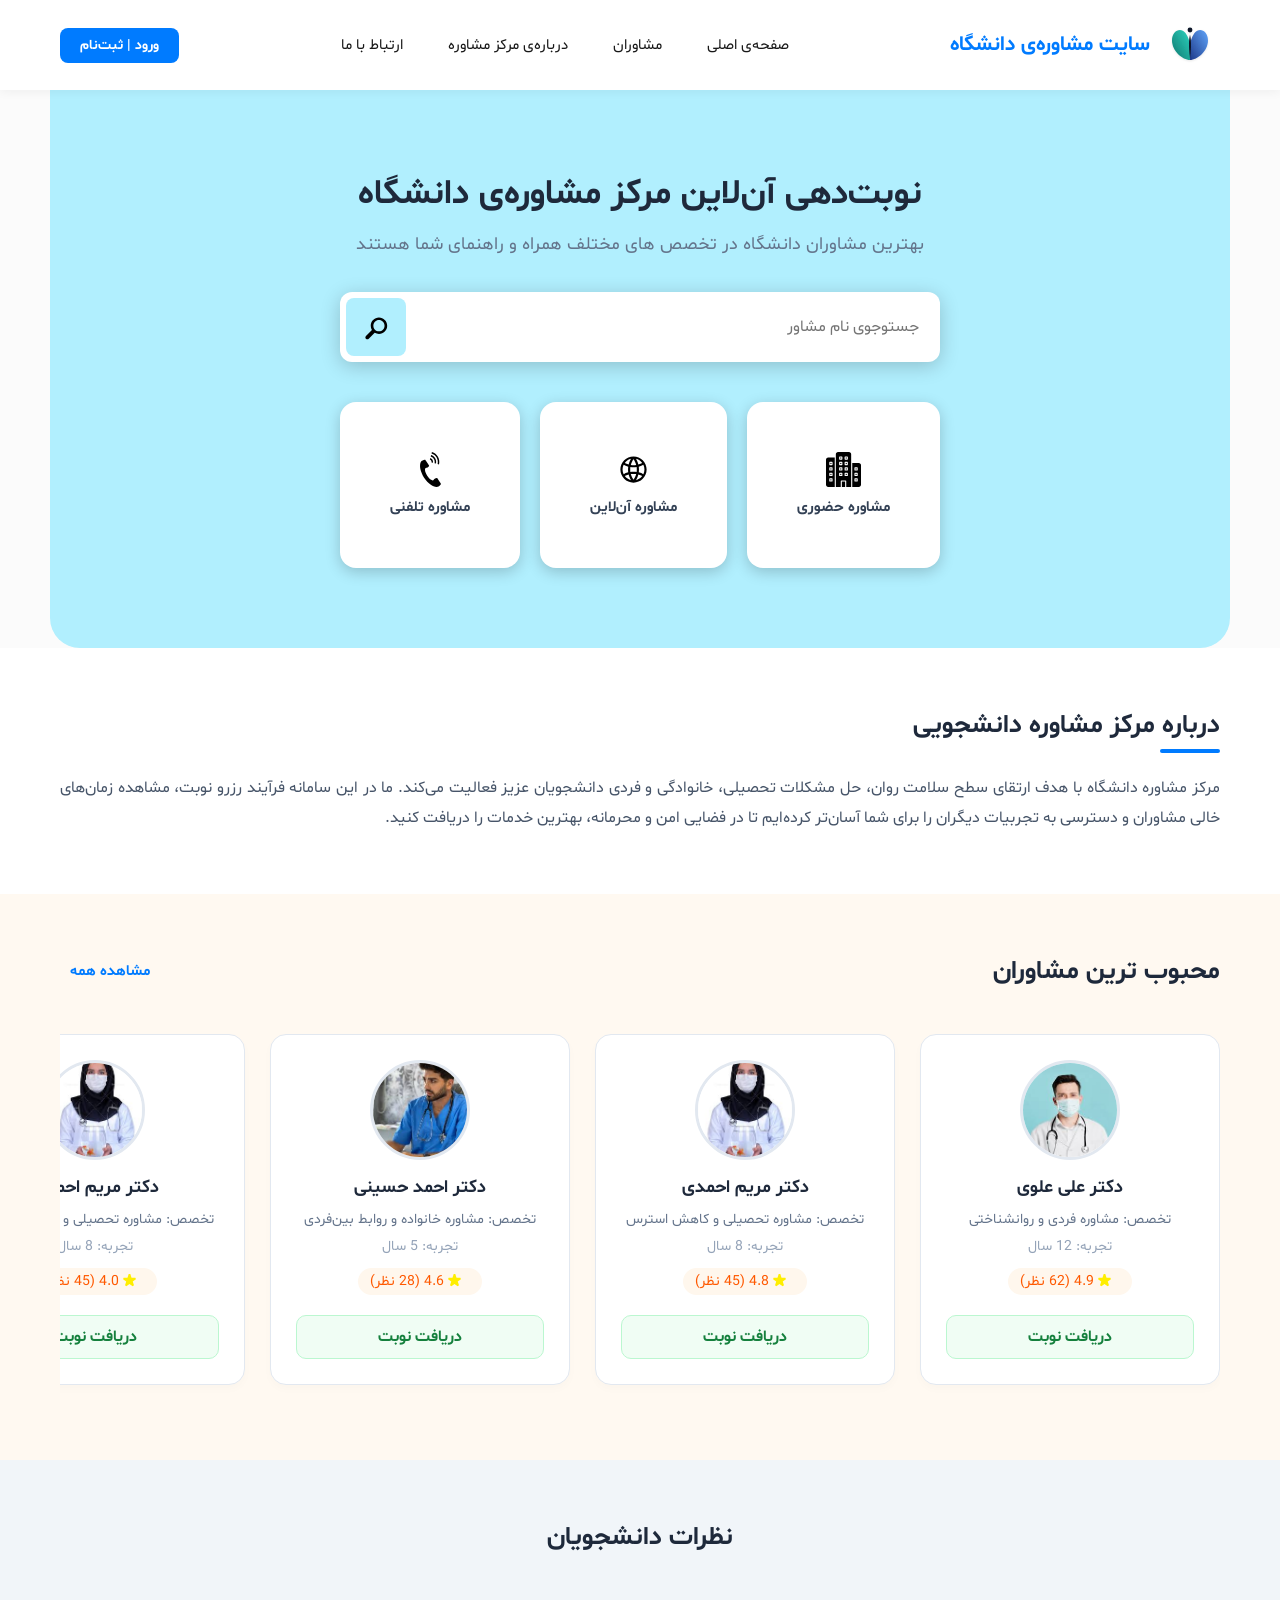
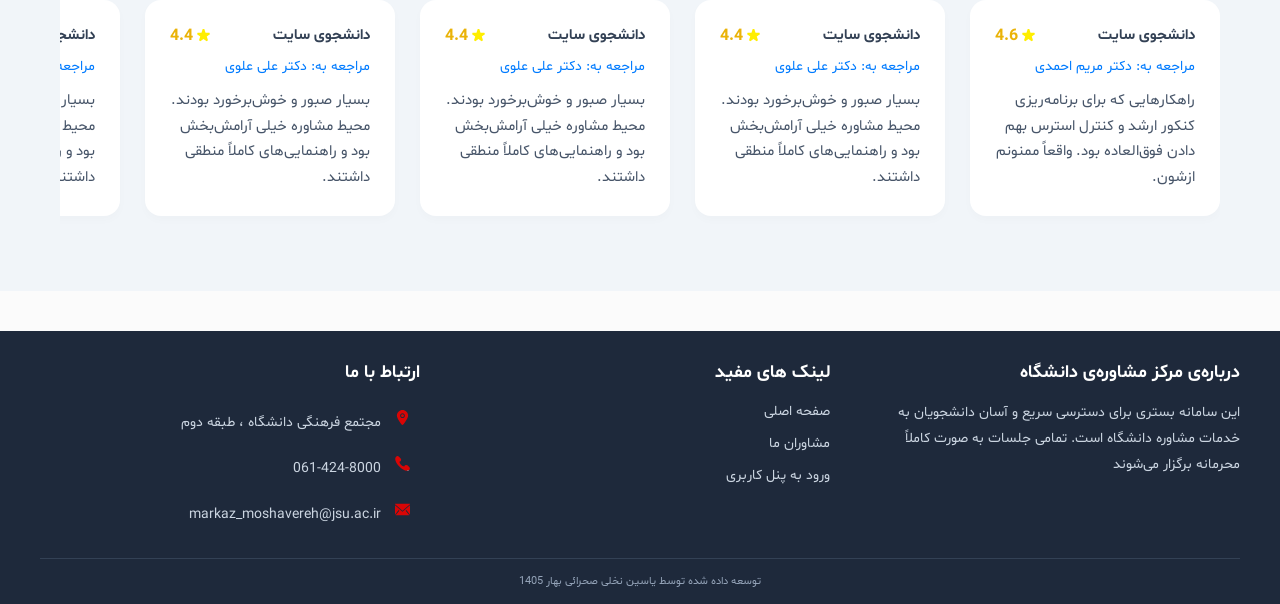
==== HTML/index.html @ 1abebe17 "feat: init frontend structure and counseling portal layout" ====
<!doctype html>
<html lang="fa" dir="rtl">
  <head>
    <meta charset="UTF-8" />
    <meta name="viewport" content="width=device-width, initial-scale=1.0" />
    <title>مرکز مشاوره دانشگاه</title>
    <link rel="stylesheet" href="../CSS/style.css" />
    <link rel="stylesheet" href="../CSS/home.css" />
  </head>

  <body id="logged-in">

    <header>
      <div class="nav-container">
        <div class="nav-logo-brand">
          <img src="../ASSETS/IMAGE/logo.svg" alt="لوگوی سایت مشاوره" />
          <span>سایت مشاوره‌ی دانشگاه</span>
        </div>
        <nav>
          <ul class="nav-menu">
            <li><a href="index.html" class="active">صفحه‌ی اصلی</a></li>
            <li><a href="moshaveran.html">مشاوران</a></li>
            <li><a href="about.html">درباره‌ی مرکز مشاوره</a></li>
            <li><a href="#contact_us">ارتباط با ما</a></li>
          </ul>
        </nav>
        <div>
          <a href="login.html" class="nav-auth-btn guest-element">ورود | ثبت‌نام</a>
          <a href="profile_student.html" class="nav-profile-btn user-element"><span class="icon-person">.</span> پروفایل من</a>
        </div>
      </div>
    </header>

    <!---------------------------------------------------------------------------------------------->

    <main>
      <section class="hero-section">
        <div class="hero-container">
          <h1>نوبت‌دهی آن‌لاین مرکز مشاوره‌ی دانشگاه</h1>
          <p>
            بهترین مشاوران دانشگاه در تخصص های مختلف همراه و راهنمای شما هستند
          </p>
          <div class="search-box">
            <input type="text" placeholder="جستوجوی نام مشاور" />
            <button type="button"><span class="icon-magnify"></span></button>
          </div>

          <div class="consulation-types">
            <a href="moshaveran.html?type=presence" class="type-card">
              <span class="icon-building"></span>
              <span>مشاوره حضوری</span>
            </a>

            <a href="moshaveran.html?type=online" class="type-card">
              <span class="icon-web"></span>
              <span>مشاوره آن‌لاین</span>
            </a>

            <a href="moshaveran.html?type=oncall" class="type-card">
              <span class="icon-telephone2"></span>
              <span>مشاوره تلفنی</span>
            </a>
          </div>
        </div>
      </section>

      <section id="about" class="about-section">
        <div class="global-container">
          <h2>درباره مرکز مشاوره دانشجویی</h2>
          <div class="about-content">
            <p>
              مرکز مشاوره دانشگاه با هدف ارتقای سطح سلامت روان، حل مشکلات
              تحصیلی، خانوادگی و فردی دانشجویان عزیز فعالیت می‌کند. ما در این
              سامانه فرآیند رزرو نوبت، مشاهده زمان‌های خالی مشاوران و دسترسی به
              تجربیات دیگران را برای شما آسان‌تر کرده‌ایم تا در فضایی امن و
              محرمانه، بهترین خدمات را دریافت کنید.
            </p>
          </div>
        </div>
      </section>

      <section class="popular-consultants">
        <div class="global-container">
          <div class="section-header">
            <h2>محبوب ترین مشاوران</h2>
            <a href="moshaveran.html" class="see-all-link">مشاهده همه</a>
          </div>
          <div class="consultant-grid">
            <article class="consultant-card">
              <img
                src="../ASSETS/IMAGE/download (1).jpg"
                alt="دکتر علی علوی"
                class="consultant-img"
              />
              <h3 class="consultant-name">دکتر علی علوی</h3>
              <p class="consultant-specialty">تخصص: مشاوره فردی و روانشناختی</p>
              <p class="consultant-exp">تجربه: 12 سال</p>
              <div class="consultant-rating">
                <span class="icon-star"></span> 4.9 (62 نظر)
              </div>
              <a href="profile_moshaveran.html" class="book-btn">دریافت نوبت</a>
            </article>

            <article class="consultant-card">
              <img
                src="../ASSETS/IMAGE/download (2).jpg"
                alt="دکتر مریم احمدی"
                class="consultant-img"
              />
              <h3 class="consultant-name">دکتر مریم احمدی</h3>
              <p class="consultant-specialty">
                تخصص: مشاوره تحصیلی و کاهش استرس
              </p>
              <p class="consultant-exp">تجربه: 8 سال</p>
              <div class="consultant-rating">
                <span class="icon-star"></span> 4.8 (45 نظر)
              </div>
              <a href="profile_moshaveran.html" class="book-btn">دریافت نوبت</a>
            </article>

            <article class="consultant-card">
              <img
                src="../ASSETS/IMAGE/download (3).jpg"
                alt="دکتر احمد حسینی"
                class="consultant-img"
              />
              <h3 class="consultant-name">دکتر احمد حسینی</h3>
              <p class="consultant-specialty">
                تخصص: مشاوره خانواده و روابط بین‌فردی
              </p>
              <p class="consultant-exp">تجربه: 5 سال</p>
              <div class="consultant-rating">
                <span class="icon-star"></span> 4.6 (28 نظر)
              </div>
              <a href="profile_moshaveran.html" class="book-btn">دریافت نوبت</a>
            </article>

            <article class="consultant-card">
              <img
                src="../ASSETS/IMAGE/download (2).jpg"
                alt="دکتر مریم احمدی"
                class="consultant-img"
              />
              <h3 class="consultant-name">دکتر مریم احمدی</h3>
              <p class="consultant-specialty">
                تخصص: مشاوره تحصیلی و کاهش استرس
              </p>
              <p class="consultant-exp">تجربه: 8 سال</p>
              <div class="consultant-rating">
                <span class="icon-star"></span> 4.0 (45 نظر)
              </div>
              <a href="profile_moshaveran.html" class="book-btn">دریافت نوبت</a>
            </article>
          </div>
        </div>
      </section>
      <!---------------------------------------------------------------------------------------------->

      <section class="reviews-section">
        <div class="global-container">
          <h2>نظرات دانشجویان</h2>
          <div class="reviews-grid">
            <div class="review-card">
              <div class="review-header">
                <span class="user-name">دانشجوی سایت</span>
                <span class="user-rating">
                  <span class="icon-star"></span> 4.6</span
                >
              </div>
              <p class="review-target">مراجعه به: دکتر مریم احمدی</p>
              <p class="review-text">
                راهکارهایی که برای برنامه‌ریزی کنکور ارشد و کنترل استرس بهم دادن
                فوق‌العاده بود. واقعاً ممنونم ازشون.
              </p>
            </div>

            <div class="review-card">
              <div class="review-header">
                <span class="user-name">دانشجوی سایت</span>
                <span class="user-rating">
                  <span class="icon-star"></span> 4.4</span
                >
              </div>
              <p class="review-target">مراجعه به: دکتر علی علوی</p>
              <p class="review-text">
                بسیار صبور و خوش‌برخورد بودند. محیط مشاوره خیلی آرامش‌بخش بود و
                راهنمایی‌های کاملاً منطقی داشتند.
              </p>
            </div>

            <div class="review-card">
              <div class="review-header">
                <span class="user-name">دانشجوی سایت</span>
                <span class="user-rating">
                  <span class="icon-star"></span> 4.4</span
                >
              </div>
              <p class="review-target">مراجعه به: دکتر علی علوی</p>
              <p class="review-text">
                بسیار صبور و خوش‌برخورد بودند. محیط مشاوره خیلی آرامش‌بخش بود و
                راهنمایی‌های کاملاً منطقی داشتند.
              </p>
            </div>

            <div class="review-card">
              <div class="review-header">
                <span class="user-name">دانشجوی سایت</span>
                <span class="user-rating">
                  <span class="icon-star"></span> 4.4</span
                >
              </div>
              <p class="review-target">مراجعه به: دکتر علی علوی</p>
              <p class="review-text">
                بسیار صبور و خوش‌برخورد بودند. محیط مشاوره خیلی آرامش‌بخش بود و
                راهنمایی‌های کاملاً منطقی داشتند.
              </p>
            </div>

            <div class="review-card">
              <div class="review-header">
                <span class="user-name">دانشجوی سایت</span>
                <span class="user-rating">
                  <span class="icon-star"></span> 4.4</span
                >
              </div>
              <p class="review-target">مراجعه به: دکتر علی علوی</p>
              <p class="review-text">
                بسیار صبور و خوش‌برخورد بودند. محیط مشاوره خیلی آرامش‌بخش بود و
                راهنمایی‌های کاملاً منطقی داشتند.
              </p>
            </div>
          </div>
        </div>
      </section>
    </main>

    <!---------------------------------------------------------------------------------------------->

    <footer id="contact_us">
      <div class="footer-container">
        <div class="footer-section">
          <h3>درباره‌ی مرکز مشاوره‌ی دانشگاه</h3>
          <p>
            این سامانه بستری برای دسترسی سریع و آسان دانشجویان به خدمات مشاوره
            دانشگاه است. تمامی جلسات به صورت کاملاً محرمانه برگزار می‌شوند
          </p>
        </div>
        <div class="footer-section">
          <h3>لینک های مفید</h3>
          <ul class="footer-links">
            <li><a href="index.html">صفحه اصلی</a></li>
            <li><a href="moshaveran.html">مشاوران ما</a></li>
            <li><a href="login.html">ورود به پنل کاربری</a></li>
          </ul>
        </div>
        <div class="footer-section">
          <h3>ارتباط با ما</h3>
          <p>
            <span class="icon-location">.</span> مجتمع فرهنگی دانشگاه ، طبقه دوم
          </p>
          <p><span class="icon-telephone">.</span> 061-424-8000</p>
          <p><span class="icon-email">.</span> markaz_moshavereh@jsu.ac.ir</p>
        </div>
      </div>
      <div class="footer-bottom">
        <p>توسعه داده شده توسط یاسین نخلی صحرائی بهار 1405</p>
      </div>
    </footer>
  </body>
</html>
<!-- t.me/DarkWinter_83  -->
---- CSS/style.css ----
/*font*/
@font-face {
  font-family: "Shabnam";
  src: url(../ASSETS/FONT/Shabnam.woff2) format(woff2);
  font-weight: normal;
  font-style: normal;
}

@font-face {
  font-family: "Shabnam";
  src: url(../ASSETS/FONT/Shabnam-Bold.woff2) format(woff2);
  font-weight: bold;
  font-style: normal;
}
/*reset*/
* {
  margin: 0;
  padding: 0;
  box-sizing: border-box;
  font-family: "Shabnam", sans-serif;
}

body {
  direction: rtl;
  text-align: right;
  background-color: rgb(251, 251, 251);
  color: rgb(24, 24, 24);
  display: flex;
  flex-direction: column;
  min-height: 100vh;
}

main {
  flex: 1;
}

a {
  text-align: none;
  color: inherit;
}

ul {
  list-style: none;
}
/*header*/
header {
  background-color: #ffffff;
  box-shadow: 0 2px 10px rgba(0, 0, 0, 0.05);
  position: sticky;
  top: 0;
  z-index: 1000;
  
}

.nav-container {
  max-width: 1200px;
  margin: 0 auto;
  padding: 15px 20px;
  display: flex;
  justify-content: space-between;
  align-items: center;
}

.nav-logo-brand {
  display: flex;
  align-items: center;
  gap: 10px;
}

.nav-logo-brand img {
  height: 60px;
}

.nav-logo-brand span {
  font-weight: bold;
  font-size: 1.3rem;
  color: #007bff;
}

.nav-menu {
  display: flex;
  align-items: center;
  gap: 25px;
}

.nav-menu a {
  font-size: 0.95rem;
  transition: color 0.3s;
  border-radius: 8px;
  padding: 8px 10px;
  text-decoration: none;
  transition: all 0.3s ease-in-out;
  align-items: center;
  display: inline;
  
}
.nav-menu span{
  color: #383838;
}
.nav-menu a:hover {
  color: #fff;
  background-color: #007bff;
  border-radius: 8px;
  padding: 8px 15px;
  font-size: 1rem;
  font-weight: bold;
}

.nav-auth-btn {
  background-color: #007bff;
  color: #fff;
  padding: 8px 20px;
  border-radius: 8px;
  font-weight: bold;
  font-size: 0.9rem;
  text-decoration: none;
  transition: background-color 0.3s;
}

.nav-auth-btn:hover {
  background-color: #0056b3;
}

.user-element {
    display: none;
}

.guest-element {
    display: inline-block;
}

:target .guest-element {
    display: none !important;
}

:target .user-element {
    display: inline-block !important;
}

.nav-profile-btn {
    background-color: #007bff;
    color: #fff;
    padding: 8px 15px;
    border-radius: 8px;
    text-decoration: none;
    font-weight: bold;
    font-size: 0.95rem;
    transition: all 0.2s ease;
}
.nav-profile-btn:hover {
  background-color: #0056b3;
}
/*footer*/

footer {
  background-color: #1e293b;
  color: #cbd5e1;
  padding: 30px 20px 15px 20px;
  margin-top: 40px;
}

.footer-container {
  max-width: 1200px;
  margin: 0 auto;
  display: flex;
  justify-content: space-between;
  flex-wrap: wrap;
  gap: 30px;
  border-bottom: 1px solid #334155;
  padding-bottom: 20px;
}

.footer-section {
  flex: 1px;
  min-width: 250px;
}

.footer-section h3 {
  color: #fff;
  margin-bottom: 15px;
  font-size: 1.1rem;
}

.footer-section p {
  font-size: 0.9rem;
  line-height: 1.8;
}

.footer-links li {
  margin-bottom: 10px;
}

.footer-links a {
  font-size: 0.9rem;
  transition: color 0.2s;
  text-decoration: none;
}

.footer-links a:hover {
  color: #fff;
}

.footer-bottom {
  text-align: center;
  padding-top: 15px;
  font-size: 0.7rem;
  color: #94a3b8;
}
/* icons */
.icon-location {
  display: inline-block;
  width: 15px;
  margin: 10px;

  mask-image: url("../ASSETS/ICON/location-svgrepo-com.svg");

  mask-size: contain;
  mask-repeat: no-repeat;

  background-color: #d90505;
}
.icon-email {
  display: inline-block;
  width: 15px;
  margin: 10px;

  mask-image: url("../ASSETS/ICON/email-svgrepo-com.svg");

  mask-size: contain;
  mask-repeat: no-repeat;

  background-color: #d90505;
}
.icon-telephone {
  display: inline-block;
  width: 15px;
  margin: 10px;
  mask-image: url("../ASSETS/ICON/telephone-receiver-svgrepo-com.svg");

  mask-size: contain;
  mask-repeat: no-repeat;

  background-color: #d90505;
}
.icon-person {
  display: inline-block;
  width: 18px;
  
  mask-image: url("../ASSETS/ICON/person-silhouette-svgrepo-com.svg");

  mask-size: contain;
  mask-repeat: no-repeat;

  background-color: #fff;
}

.icon-home {
  display: inline-block;
  width: 18px;
  height: 18px;
  mask-image: url("../ASSETS/ICON/home-svgrepo-com.svg");

  mask-size: contain;
  mask-repeat: no-repeat;

  background-color: #383838;
}
/* t.me/DarkWinter_83 */
---- CSS/home.css ----
.global-container {
  max-width: 1200px;
  margin: 0 auto;
  padding: 0 20px;
}

.hero-section {
  background-color: #b1effe;
  padding: 80px 20px;
  text-align: center;
  margin: 0 50px;
  border-bottom-left-radius: 30px;
  border-bottom-right-radius: 30px;
}

.hero-container h1 {
  font-size: 2.2rem;
  color: #1e293b;
  margin-bottom: 15px;
}

.hero-container p {
  font-size: 1.1rem;
  color: #64748b;
  margin-bottom: 35px;
}

.search-box {
  display: flex;
  max-width: 600px;
  height: 70px;
  margin: 0 auto 40px auto;
  background-color: #fff;
  padding: 6px;
  border-radius: 12px;
  box-shadow: 0 4px 20px rgba(0, 0, 0, 0.2);
}

.search-box input {
  flex: 1;
  border: none;
  padding: 12px 15px;
  font-size: 1rem;
  outline: none;
  background: transparent;
}

.search-box button {
  background-color: #b1effe;
  color: #fff;
  border: none;
  padding: 5px;
  border-radius: 8px;
  font-size: 1rem;
  font-weight: bold;
  cursor: pointer;
  transition: background-color 0.2s;
  align-items: center;
}

.search-box button:hover {
  background-color: #3894f7;
}

.consulation-types {
  display: flex;
  justify-content: center;
  gap: 20px;
  margin-top: 40px;
  width: 100%;
}

.type-card {
  background-color: #fff;
  padding: 50px;
  border-radius: 16px;
  text-decoration: none;
  box-shadow: 0 4px 15px rgba(0, 0, 0, 0.2);
  display: flex;
  flex-direction: column;
  align-items: center;
  gap: 10px;
  min-width: 160px;
  transition:
    transform 0.2s,
    box-shadow 0.2s;
  border: 1px solid f1f5f9;
  margin: 15px 85px;
  margin: 0;
}
.type-card:hover {
  transform: translateY(-5px);
  box-shadow: 0 8px 25px rgba(0, 77, 255, 0.1);
}
.type-card span {
  font-weight: bold;
  color: #334155;
  font-size: 0.95rem;
}

.type-icon {
  font-size: 2rem;
}

.about-section {
  padding: 60px 0;
  background-color: #ffffff;
}
.about-section h2 {
  font-size: 1.6rem;
  color: #1e293b;
  margin-bottom: 20px;
  position: relative;
  padding-bottom: 10px;
}

.about-section h2::after {
  content: "";
  position: absolute;
  bottom: 0;
  right: 0;
  width: 60px;
  height: 4px;
  background-color: #007bff;
  border-radius: 2px;
}
.about-content p {
  font-size: 1rem;
  color: #475569;
  line-height: 1.9;
  text-align: justify;
}

/* cards */

.popular-consultants {
  padding: 60px 0;
  background-color: #fff9f1;
}

.section-header {
  display: flex;
  justify-content: space-between;
  align-items: center;
  margin-bottom: 30px;
}

.section-header h2 {
  font-size: 1.6rem;
  color: #1e293b;
}

.see-all-link {
  color: #007bff;
  text-decoration: none;
  font-weight: bold;
  font-size: 0.95rem;
  padding-left: 10px;
}

.section-header a:hover {
  color: #ffffff;
  background-color: #007bff;
  border-radius: 8px;
  padding: 5px 10px;
}

.consultant-grid {
  display: flex;
  gap: 25px;
  justify-content: flex-start;
  overflow-x: auto;
  padding: 15px 15px;
  scroll-behavior: smooth;
  scroll-snap-type: x mandatory;
  -webkit-overflow-scrolling: touch;
}

.consultant-grid::-webkit-scrollbar {
  height: 6px;
}

.consultant-grid::-webkit-scrollbar-thumb {
  background-color: #cbd5e1;
  border-radius: 10px;
}

.consultant-card {
  background-color: #ffffff;
  border: 1px solid #e2e8f0;
  border-radius: 16px;
  padding: 25px;
  flex: 0 0 300px;
  scroll-snap-align: start;
  display: flex;
  flex-direction: column;
  align-items: center;
  text-align: center;
  box-shadow: 0 4px 10px rgba(0, 0, 0, 0.02);
  transition: box-shadow 0.3s;
}

.consultant-card:hover {
  transform: translateY(-5px);
  box-shadow: 0 10px 25px rgba(0, 0, 0, 0.08);
}
.consultant-img {
  width: 100px;
  height: 100px;
  border-radius: 50%;
  object-fit: cover;
  margin-bottom: 15px;
  border: 3px solid #e2e8f0;
}
.consultant-name {
  font-size: 1.15rem;
  color: #1e293b;
  margin-bottom: 10px;
}
.consultant-specialty {
  font-size: 0.9rem;
  color: #64748b;
  margin-bottom: 8px;
}
.consultant-exp {
  font-size: 0.85rem;
  color: #94a3b8;
  margin-bottom: 12px;
}
.consultant-rating {
  font-size: 0.9rem;
  color: #ff5900;
  margin-bottom: 20px;
  background-color: #fff7ed;
  padding: 4px 12px;
  border-radius: 20px;
}
.book-btn {
  display: block;
  width: 100%;
  background-color: #f0fdf4;
  color: #15803d;
  text-align: center;
  padding: 10px 0;
  border-radius: 10px;
  font-weight: bold;
  text-decoration: none;
  border: 1px solid #bbf7d0;
  transition: all 0.2s;
}
.book-btn:hover {
  background-color: #15803d;
  color: #ffffff;
}
/* coments */
.reviews-section {
  padding: 60px 0;
  background-color: #f1f5f9;
}

.reviews-section h2 {
  font-size: 1.6rem;
  color: #1e293b;
  margin-bottom: 30px;
  text-align: center;
}

.reviews-grid {
  display: flex;
  gap: 25px;
  overflow-x: auto;
  padding: 15px 15px;
  scroll-behavior: smooth;
  scroll-snap-type: x mandatory;
  -webkit-overflow-scrolling: touch;
}
.reviews-grid::-webkit-scrollbar {
  height: 6px;
}

.reviews-grid::-webkit-scrollbar-thumb {
  background-color: #cbd5e1;
  border-radius: 10px;
}
.review-card {
  background-color: #ffffff;
  border-radius: 16px;
  padding: 25px;
  flex: 0 0 250px;
  scroll-snap-align: start;
  box-shadow: 0 4px 10px rgba(0, 0, 0, 0.02);
}
.review-card:hover {
  transform: translateY(-5px);
  box-shadow: 0 8px 20px rgba(0, 0, 0, 0.06);
}
.review-header {
  display: flex;
  justify-content: space-between;
  margin-bottom: 10px;
}
.user-name {
  font-weight: bold;
  color: #334155;
  font-size: 0.95rem;
}
.user-rating {
  color: #eab308;
  font-weight: bold;
}
.review-target {
  font-size: 0.85rem;
  color: #007bff;
  margin-bottom: 12px;
  font-weight: 500;
}
.review-text {
  font-size: 0.95rem;
  color: #475569;
  line-height: 1.7;
}
/* icons */

.icon-building {
  display: inline-block;
  width: 35px;
  height: 35px;

  mask-image: url("../ASSETS/ICON/building-svgrepo-com.svg");
  vertical-align: middle;

  mask-size: contain;
  mask-repeat: no-repeat;

  background-color: #000000;
}

.icon-magnify {
  display: inline-block;
  width: 50px;
  height: 50px;
  mask-image: url("../ASSETS/ICON/magnify-svgrepo-com.svg");

  mask-size: contain;
  mask-repeat: no-repeat;

  background-color: #000000;
}
.icon-magnify:hover {
  background-color: #fff;
}
.icon-web {
  display: inline-block;
  width: 35px;
  height: 35px;
  mask-image: url("../ASSETS/ICON/web-svgrepo-com.svg");

  mask-size: contain;
  mask-repeat: no-repeat;
  vertical-align: middle;

  background-color: #000000;
}
.icon-telephone2 {
  display: inline-block;
  width: 35px;
  height: 35px;
  mask-image: url("../ASSETS/ICON/telephone-receiver-material-2-svgrepo-com.svg");

  mask-size: contain;
  mask-repeat: no-repeat;
  vertical-align: middle;

  background-color: #000000;
}
.icon-star {
  display: inline-block;
  width: 22px;
  height: 13px;
  mask-image: url("../ASSETS/ICON/star-svgrepo-com.svg");
  align-items: center;
  mask-size: contain;
  mask-repeat: no-repeat;
  vertical-align: middle;
  background-color: #ffee00;
}
/* t.me/DarkWinter_83 */
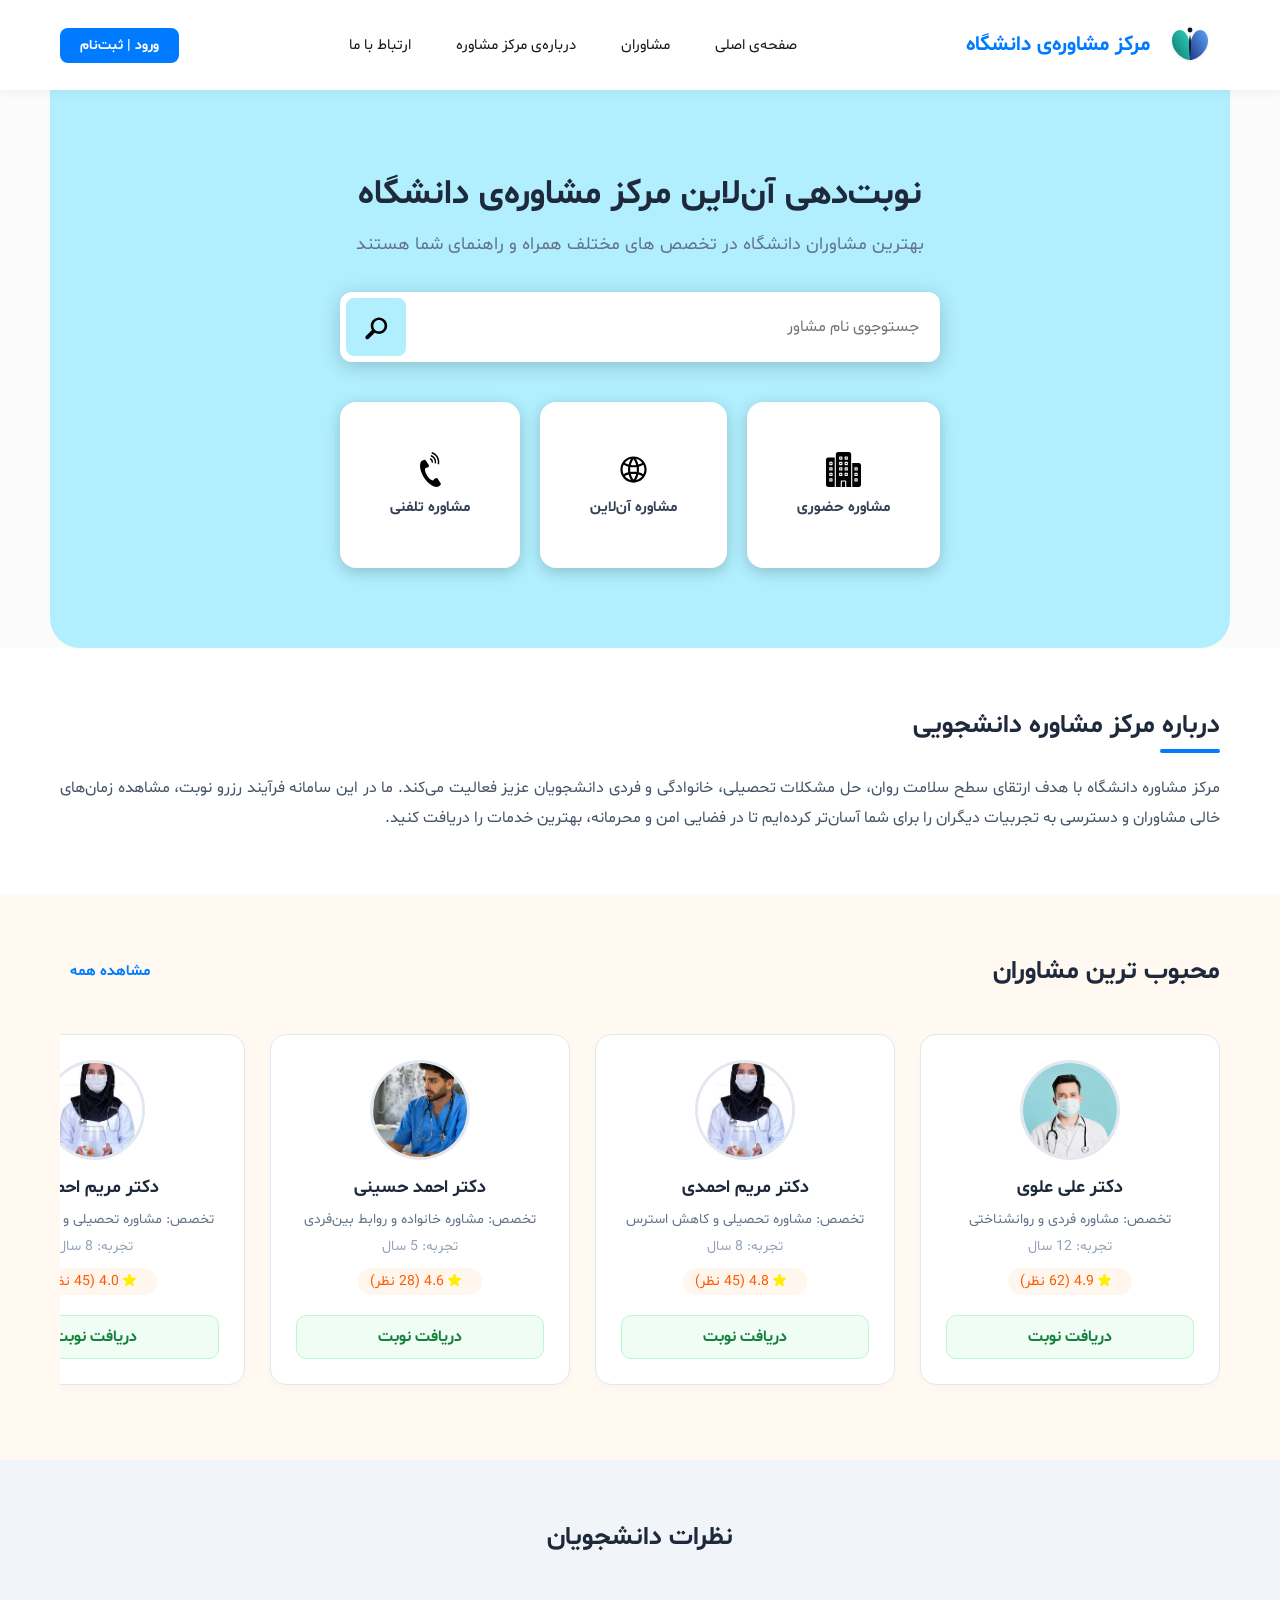
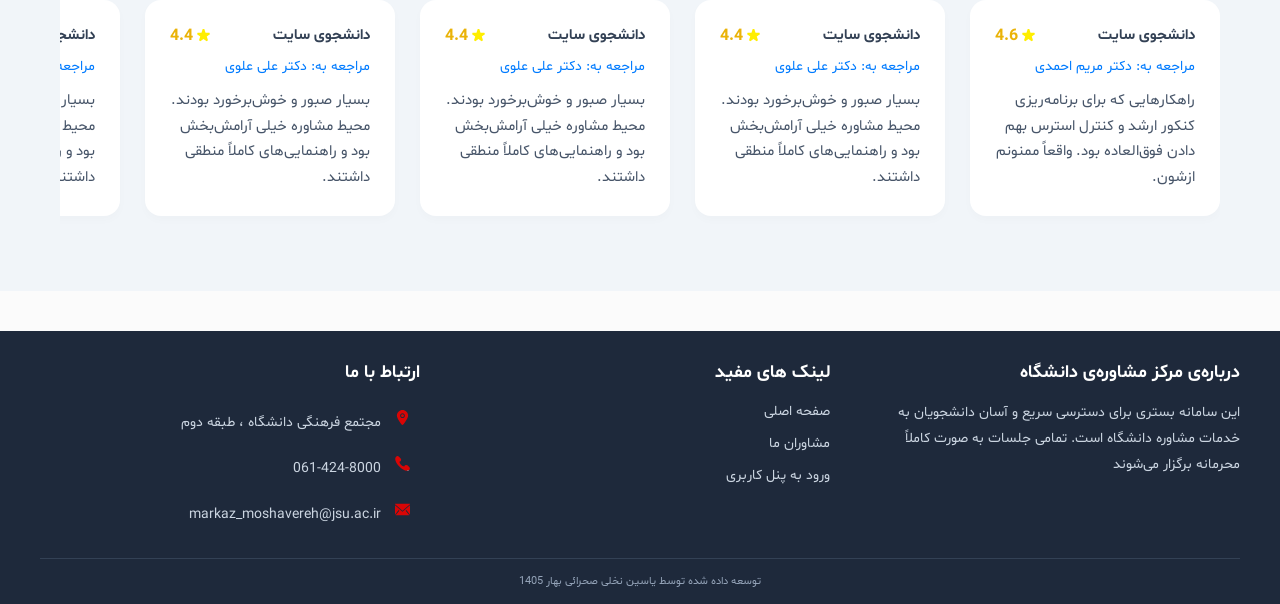
==== commit 9db21394: "added sudent profile page to this project" ====
--- a/HTML/index.html
+++ b/HTML/index.html
@@ -14,7 +14,7 @@
       <div class="nav-container">
         <div class="nav-logo-brand">
           <img src="../ASSETS/IMAGE/logo.svg" alt="لوگوی سایت مشاوره" />
-          <span>سایت مشاوره‌ی دانشگاه</span>
+          <span>مرکز مشاوره‌ی دانشگاه</span>
         </div>
         <nav>
           <ul class="nav-menu">
@@ -86,7 +86,7 @@
             <a href="moshaveran.html" class="see-all-link">مشاهده همه</a>
           </div>
           <div class="consultant-grid">
-            <article class="consultant-card">
+            <article class="consultant-card ">
               <img
                 src="../ASSETS/IMAGE/download (1).jpg"
                 alt="دکتر علی علوی"
@@ -268,4 +268,5 @@
     </footer>
   </body>
 </html>
-<!-- t.me/DarkWinter_83  -->+<!-- t.me/DarkWinter83  -->
+<!-- github.com/DarkWinter83 -->
--- a/CSS/style.css
+++ b/CSS/style.css
@@ -265,4 +265,5 @@
 
   background-color: #383838;
 }
-/* t.me/DarkWinter_83 */
+/* t.me/DarkWinter83 */
+/* github.com/DarkWinter83 */
--- a/CSS/home.css
+++ b/CSS/home.css
@@ -68,6 +68,7 @@
   gap: 20px;
   margin-top: 40px;
   width: 100%;
+  
 }
 
 .type-card {
@@ -197,7 +198,7 @@
   align-items: center;
   text-align: center;
   box-shadow: 0 4px 10px rgba(0, 0, 0, 0.02);
-  transition: box-shadow 0.3s;
+  transition: transform 0.3s ease, box-shadow 0.3s ease;
 }
 
 .consultant-card:hover {
@@ -289,6 +290,7 @@
   flex: 0 0 250px;
   scroll-snap-align: start;
   box-shadow: 0 4px 10px rgba(0, 0, 0, 0.02);
+  transition: transform 0.3s ease, box-shadow 0.3s ease;
 }
 .review-card:hover {
   transform: translateY(-5px);
@@ -384,4 +386,5 @@
   vertical-align: middle;
   background-color: #ffee00;
 }
-/* t.me/DarkWinter_83 */
+/* t.me/DarkWinter83 */
+/* github.com/DarkWinter83 */
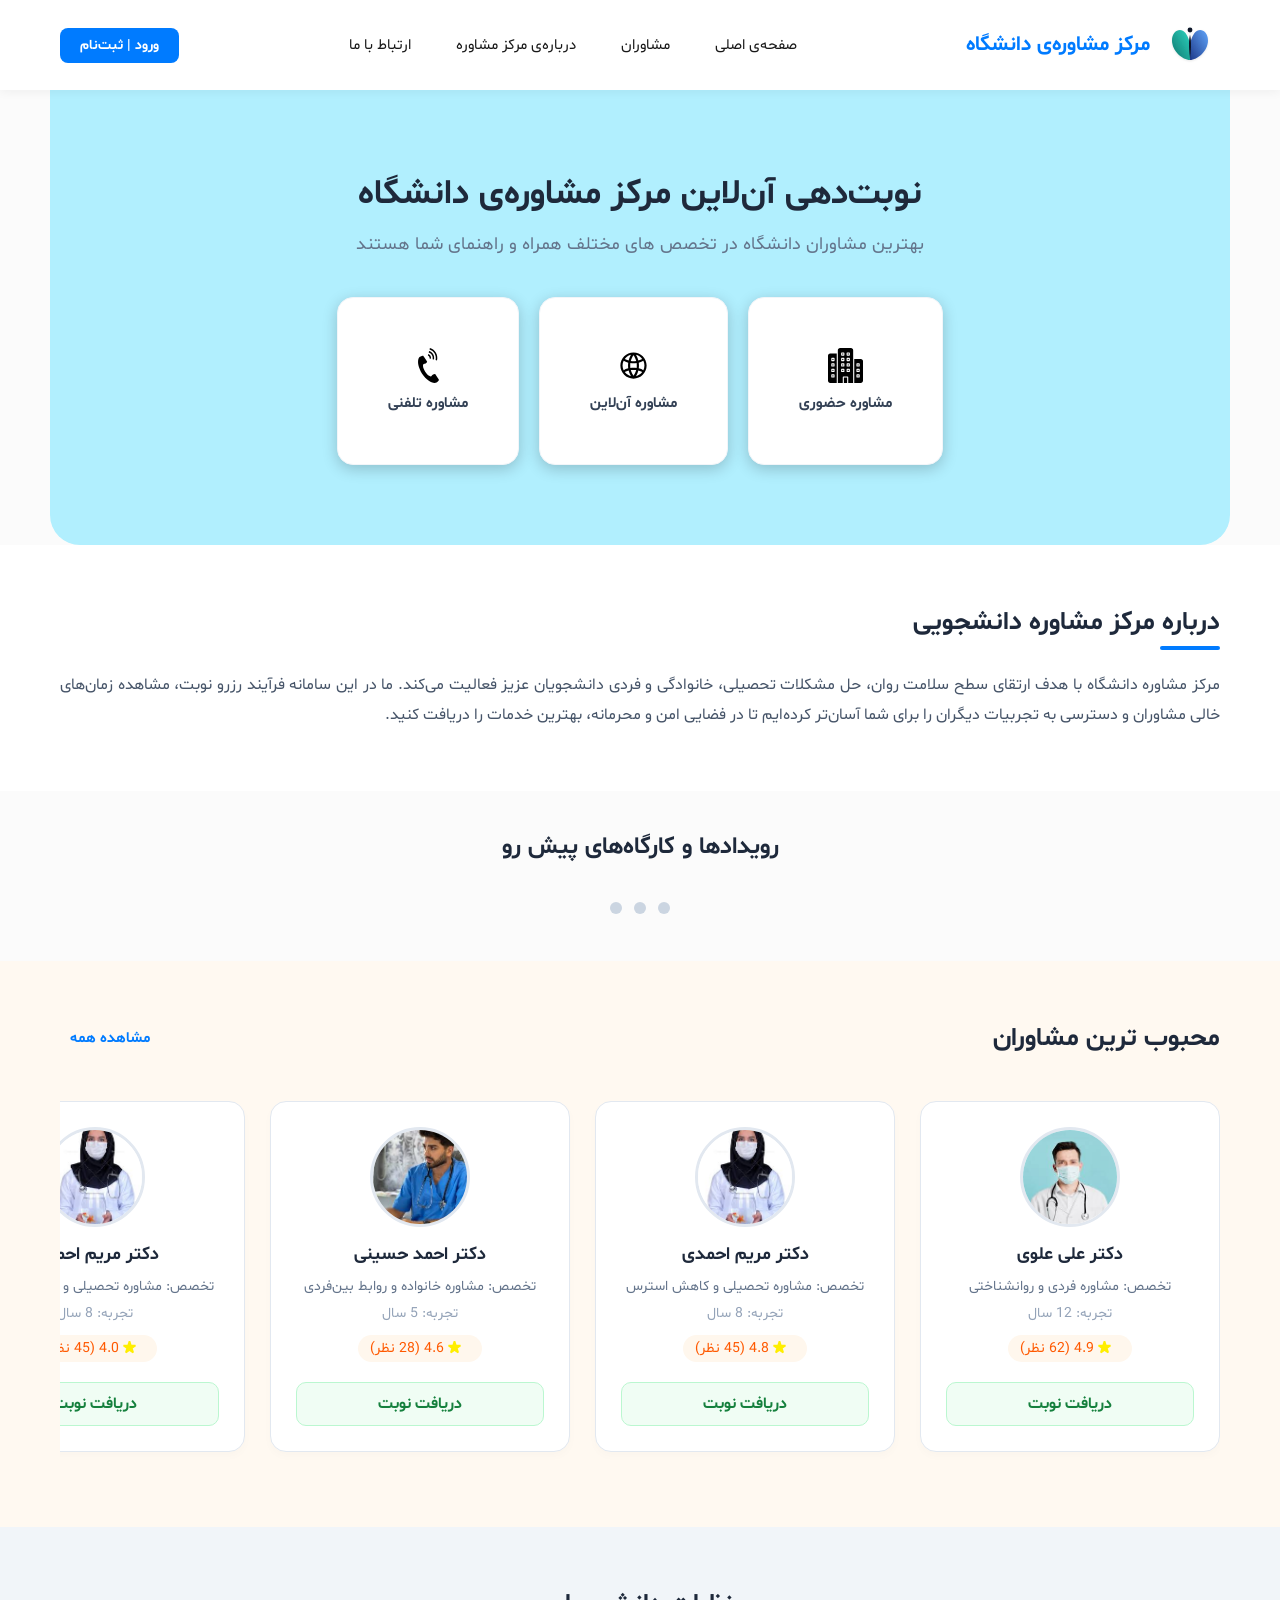
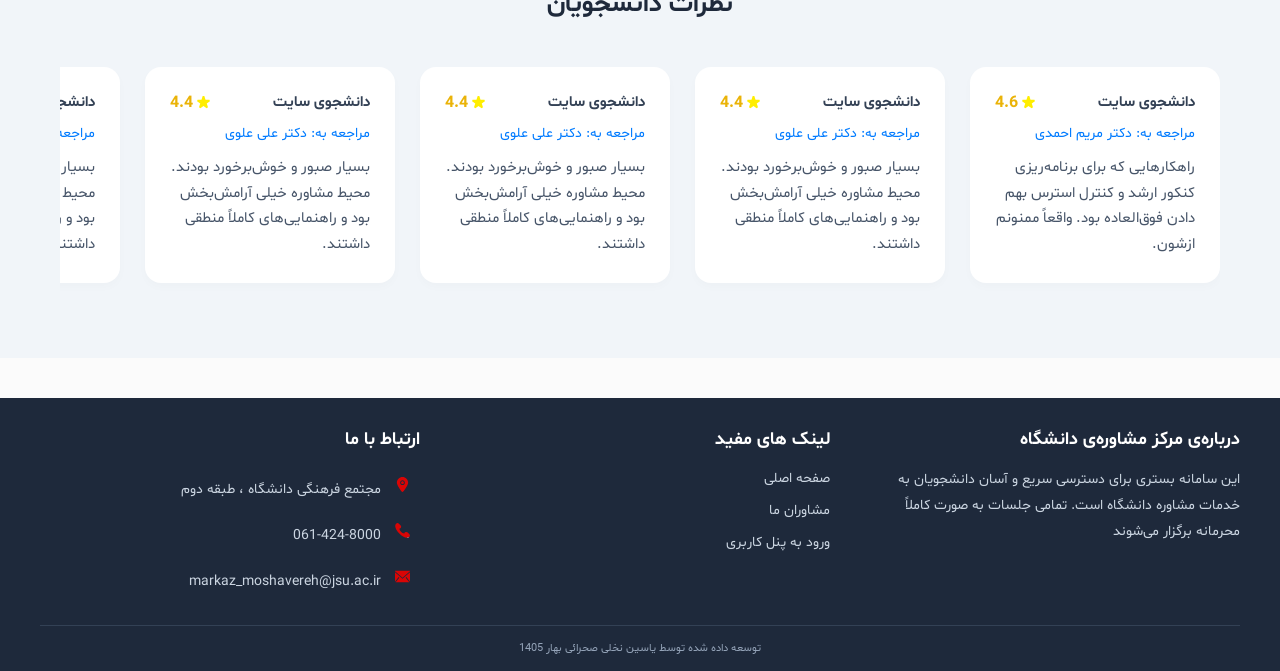
==== commit af82c9d0: "cleaning useless codes and elemnts in html files" ====
--- a/HTML/index.html
+++ b/HTML/index.html
@@ -9,7 +9,6 @@
   </head>
 
   <body id="logged-in">
-
     <header>
       <div class="nav-container">
         <div class="nav-logo-brand">
@@ -25,8 +24,12 @@
           </ul>
         </nav>
         <div>
-          <a href="login.html" class="nav-auth-btn guest-element">ورود | ثبت‌نام</a>
-          <a href="profile_student.html" class="nav-profile-btn user-element"><span class="icon-person">.</span> پروفایل من</a>
+          <a href="login.html" class="nav-auth-btn guest-element"
+            >ورود | ثبت‌نام</a
+          >
+          <a href="profile_student.html" class="nav-profile-btn user-element"
+            ><span class="icon-person">.</span> پروفایل من</a
+          >
         </div>
       </div>
     </header>
@@ -40,10 +43,6 @@
           <p>
             بهترین مشاوران دانشگاه در تخصص های مختلف همراه و راهنمای شما هستند
           </p>
-          <div class="search-box">
-            <input type="text" placeholder="جستوجوی نام مشاور" />
-            <button type="button"><span class="icon-magnify"></span></button>
-          </div>
 
           <div class="consulation-types">
             <a href="moshaveran.html?type=presence" class="type-card">
@@ -79,6 +78,54 @@
         </div>
       </section>
 
+      <section class="slider-section global-container">
+        <h2 class="section-title">رویدادها و کارگاه‌های پیش رو</h2>
+
+        <div class="slideshow-container">
+          <div class="mySlides fade">
+            <img
+              src="../ASSETS/IMAGE/img1.png"
+              alt="کارگاه مدیریت استرس شب امتحان"
+              class="slider-image"
+            />
+            <div class="slider-caption">
+              کارگاه کشوری مدیریت استرس و اضطراب شب امتحان
+            </div>
+          </div>
+
+          <div class="mySlides fade">
+            <img
+              src="../ASSETS/IMAGE/img2.png"
+              alt="همایش موفقیت تحصیلی"
+              class="slider-image"
+            />
+            <div class="slider-caption">
+              همایش بزرگ انگیزشی و تکنیک‌های موفقیت تحصیلی
+            </div>
+          </div>
+
+          <div class="mySlides fade">
+            <img
+              src="../ASSETS/IMAGE/img3.png"
+              alt="مشاوره پیش از ازدواج"
+              class="slider-image"
+            />
+            <div class="slider-caption">
+              دوره آموزشی مهارت‌های ارتباطی و مشاوره پیش از ازدواج
+            </div>
+          </div>
+
+          <a class="prev-slide" id="prevBtn">&#10094;</a>
+          <a class="next-slide" id="nextBtn">&#10095;</a>
+        </div>
+
+        <div class="slider-dots-container">
+          <span class="dot" data-slide="1"></span>
+          <span class="dot" data-slide="2"></span>
+          <span class="dot" data-slide="3"></span>
+        </div>
+      </section>
+
       <section class="popular-consultants">
         <div class="global-container">
           <div class="section-header">
@@ -86,7 +133,7 @@
             <a href="moshaveran.html" class="see-all-link">مشاهده همه</a>
           </div>
           <div class="consultant-grid">
-            <article class="consultant-card ">
+            <article class="consultant-card">
               <img
                 src="../ASSETS/IMAGE/download (1).jpg"
                 alt="دکتر علی علوی"
@@ -154,7 +201,6 @@
           </div>
         </div>
       </section>
-      <!---------------------------------------------------------------------------------------------->
 
       <section class="reviews-section">
         <div class="global-container">
@@ -266,7 +312,8 @@
         <p>توسعه داده شده توسط یاسین نخلی صحرائی بهار 1405</p>
       </div>
     </footer>
+    <script src="../JS/slider.js"></script>
   </body>
 </html>
 <!-- t.me/DarkWinter83  -->
-<!-- github.com/DarkWinter83 -->+<!-- github.com/DarkWinter83 -->
--- a/CSS/style.css
+++ b/CSS/style.css
@@ -1,4 +1,3 @@
-/*font*/
 @font-face {
   font-family: "Shabnam";
   src: url(../ASSETS/FONT/Shabnam.woff2) format(woff2);
@@ -12,7 +11,6 @@
   font-weight: bold;
   font-style: normal;
 }
-/*reset*/
 * {
   margin: 0;
   padding: 0;
@@ -42,7 +40,6 @@
 ul {
   list-style: none;
 }
-/*header*/
 header {
   background-color: #ffffff;
   box-shadow: 0 2px 10px rgba(0, 0, 0, 0.05);
@@ -150,7 +147,6 @@
 .nav-profile-btn:hover {
   background-color: #0056b3;
 }
-/*footer*/
 
 footer {
   background-color: #1e293b;
@@ -206,6 +202,24 @@
   font-size: 0.7rem;
   color: #94a3b8;
 }
+.nav-logout-btn {
+  display: inline-block;
+  background-color: #fee2e2; 
+  color: #dc2626; 
+  border: 1px solid #fca5a5;
+  padding: 8px 16px;
+  border-radius: 8px;
+  text-decoration: none;
+  font-weight: bold;
+  font-size: 0.9rem;
+  transition: all 0.2s ease;
+}
+
+.nav-logout-btn:hover {
+  background-color: #dc2626;
+  color: #ffffff;
+  border-color: #dc2626;
+}
 /* icons */
 .icon-location {
   display: inline-block;
@@ -265,5 +279,34 @@
 
   background-color: #383838;
 }
+@media (max-width: 768px) {
+  .nav-container {
+    flex-direction: column;
+    gap: 15px;
+    padding: 15px 20px;
+    height: auto; 
+  }
+
+  .nav-menu {
+    flex-wrap: wrap;
+    justify-content: center;
+    gap: 15px;
+  }
+
+  .nav-menu li a {
+    font-size: 0.85rem;
+    padding: 6px 10px;
+  }
+
+  .nav-logo-brand {
+    margin-bottom: 5px;
+  }
+
+  .nav-logout-btn {
+    width: 100%;
+    text-align: center;
+    padding: 10px;
+  }
+}
 /* t.me/DarkWinter83 */
 /* github.com/DarkWinter83 */
--- a/CSS/home.css
+++ b/CSS/home.css
@@ -25,50 +25,12 @@
   margin-bottom: 35px;
 }
 
-.search-box {
-  display: flex;
-  max-width: 600px;
-  height: 70px;
-  margin: 0 auto 40px auto;
-  background-color: #fff;
-  padding: 6px;
-  border-radius: 12px;
-  box-shadow: 0 4px 20px rgba(0, 0, 0, 0.2);
-}
-
-.search-box input {
-  flex: 1;
-  border: none;
-  padding: 12px 15px;
-  font-size: 1rem;
-  outline: none;
-  background: transparent;
-}
-
-.search-box button {
-  background-color: #b1effe;
-  color: #fff;
-  border: none;
-  padding: 5px;
-  border-radius: 8px;
-  font-size: 1rem;
-  font-weight: bold;
-  cursor: pointer;
-  transition: background-color 0.2s;
-  align-items: center;
-}
-
-.search-box button:hover {
-  background-color: #3894f7;
-}
-
 .consulation-types {
   display: flex;
   justify-content: center;
   gap: 20px;
   margin-top: 40px;
   width: 100%;
-  
 }
 
 .type-card {
@@ -82,17 +44,16 @@
   align-items: center;
   gap: 10px;
   min-width: 160px;
-  transition:
-    transform 0.2s,
-    box-shadow 0.2s;
-  border: 1px solid f1f5f9;
-  margin: 15px 85px;
+  transition: transform 0.2s, box-shadow 0.2s;
+  border: 1px solid #f1f5f9;
   margin: 0;
 }
+
 .type-card:hover {
   transform: translateY(-5px);
   box-shadow: 0 8px 25px rgba(0, 77, 255, 0.1);
 }
+
 .type-card span {
   font-weight: bold;
   color: #334155;
@@ -107,6 +68,7 @@
   padding: 60px 0;
   background-color: #ffffff;
 }
+
 .about-section h2 {
   font-size: 1.6rem;
   color: #1e293b;
@@ -125,14 +87,13 @@
   background-color: #007bff;
   border-radius: 2px;
 }
+
 .about-content p {
   font-size: 1rem;
   color: #475569;
   line-height: 1.9;
   text-align: justify;
 }
-
-/* cards */
 
 .popular-consultants {
   padding: 60px 0;
@@ -205,6 +166,7 @@
   transform: translateY(-5px);
   box-shadow: 0 10px 25px rgba(0, 0, 0, 0.08);
 }
+
 .consultant-img {
   width: 100px;
   height: 100px;
@@ -213,21 +175,25 @@
   margin-bottom: 15px;
   border: 3px solid #e2e8f0;
 }
+
 .consultant-name {
   font-size: 1.15rem;
   color: #1e293b;
   margin-bottom: 10px;
 }
+
 .consultant-specialty {
   font-size: 0.9rem;
   color: #64748b;
   margin-bottom: 8px;
 }
+
 .consultant-exp {
   font-size: 0.85rem;
   color: #94a3b8;
   margin-bottom: 12px;
 }
+
 .consultant-rating {
   font-size: 0.9rem;
   color: #ff5900;
@@ -236,6 +202,7 @@
   padding: 4px 12px;
   border-radius: 20px;
 }
+
 .book-btn {
   display: block;
   width: 100%;
@@ -249,11 +216,12 @@
   border: 1px solid #bbf7d0;
   transition: all 0.2s;
 }
+
 .book-btn:hover {
   background-color: #15803d;
   color: #ffffff;
 }
-/* coments */
+
 .reviews-section {
   padding: 60px 0;
   background-color: #f1f5f9;
@@ -275,6 +243,7 @@
   scroll-snap-type: x mandatory;
   -webkit-overflow-scrolling: touch;
 }
+
 .reviews-grid::-webkit-scrollbar {
   height: 6px;
 }
@@ -283,6 +252,7 @@
   background-color: #cbd5e1;
   border-radius: 10px;
 }
+
 .review-card {
   background-color: #ffffff;
   border-radius: 16px;
@@ -292,95 +262,199 @@
   box-shadow: 0 4px 10px rgba(0, 0, 0, 0.02);
   transition: transform 0.3s ease, box-shadow 0.3s ease;
 }
+
 .review-card:hover {
   transform: translateY(-5px);
   box-shadow: 0 8px 20px rgba(0, 0, 0, 0.06);
 }
+
 .review-header {
   display: flex;
   justify-content: space-between;
   margin-bottom: 10px;
 }
+
 .user-name {
   font-weight: bold;
   color: #334155;
   font-size: 0.95rem;
 }
+
 .user-rating {
   color: #eab308;
   font-weight: bold;
 }
+
 .review-target {
   font-size: 0.85rem;
   color: #007bff;
   margin-bottom: 12px;
   font-weight: 500;
 }
+
 .review-text {
   font-size: 0.95rem;
   color: #475569;
   line-height: 1.7;
 }
-/* icons */
+
+.slider-section {
+  margin-top: 40px;
+  margin-bottom: 40px;
+}
+
+.slider-section .section-title {
+  text-align: center;
+  font-size: 1.5rem;
+  color: #1e293b;
+  margin-bottom: 20px;
+}
+
+.slideshow-container {
+  max-width: 1000px;
+  position: relative;
+  margin: auto;
+  overflow: hidden;
+  border-radius: 16px;
+  box-shadow: 0 4px 15px rgba(0, 0, 0, 0.05);
+}
+
+.mySlides {
+  display: none;
+}
+
+.slider-image {
+  width: 100%;
+  height: 400px;
+  object-fit: cover;
+  display: block;
+}
+
+.prev-slide, .next-slide {
+  cursor: pointer;
+  position: absolute;
+  top: 50%;
+  transform: translateY(-50%);
+  width: auto;
+  padding: 16px;
+  color: white;
+  font-weight: bold;
+  font-size: 18px;
+  transition: 0.3s ease;
+  user-select: none;
+  background-color: rgba(0, 0, 0, 0.3);
+}
+
+.next-slide {
+  left: 0;
+  border-radius: 3px 0 0 3px;
+}
+
+.prev-slide {
+  right: 0;
+  border-radius: 0 3px 3px 0;
+}
+
+.prev-slide:hover, .next-slide:hover {
+  background-color: rgba(0, 0, 0, 0.7);
+}
+
+.slider-caption {
+  color: #ffffff;
+  font-size: 1rem;
+  padding: 12px 24px;
+  position: absolute;
+  bottom: 0;
+  width: 100%;
+  text-align: center;
+  background: linear-gradient(transparent, rgba(0, 0, 0, 0.8));
+  font-weight: bold;
+}
+
+.slider-dots-container {
+  text-align: center;
+  margin-top: 15px;
+}
+
+.dot {
+  cursor: pointer;
+  height: 12px;
+  width: 12px;
+  margin: 0 4px;
+  background-color: #cbd5e1;
+  border-radius: 50%;
+  display: inline-block;
+  transition: background-color 0.6s ease;
+}
+
+.dot.active, .dot:hover {
+  background-color: #007bff;
+}
+
+.fade {
+  animation-name: fadeAnimation;
+  animation-duration: 1.5s;
+}
+
+@keyframes fadeAnimation {
+  from { opacity: .4 }
+  to { opacity: 1 }
+}
+
+@media screen and (max-width: 768px) {
+  .hero-section {
+    margin: 0 15px;
+    padding: 40px 15px;
+  }
+
+  .hero-container h1 {
+    font-size: 1.5rem;
+    line-height: 1.4;
+  }
+
+  .hero-container p {
+    font-size: 0.95rem;
+  }
+}
 
 .icon-building {
   display: inline-block;
   width: 35px;
   height: 35px;
-
   mask-image: url("../ASSETS/ICON/building-svgrepo-com.svg");
   vertical-align: middle;
-
   mask-size: contain;
   mask-repeat: no-repeat;
-
   background-color: #000000;
 }
 
-.icon-magnify {
-  display: inline-block;
-  width: 50px;
-  height: 50px;
-  mask-image: url("../ASSETS/ICON/magnify-svgrepo-com.svg");
-
-  mask-size: contain;
-  mask-repeat: no-repeat;
-
-  background-color: #000000;
-}
-.icon-magnify:hover {
-  background-color: #fff;
-}
 .icon-web {
   display: inline-block;
   width: 35px;
   height: 35px;
   mask-image: url("../ASSETS/ICON/web-svgrepo-com.svg");
-
   mask-size: contain;
   mask-repeat: no-repeat;
   vertical-align: middle;
-
   background-color: #000000;
 }
+
 .icon-telephone2 {
   display: inline-block;
   width: 35px;
   height: 35px;
   mask-image: url("../ASSETS/ICON/telephone-receiver-material-2-svgrepo-com.svg");
-
   mask-size: contain;
   mask-repeat: no-repeat;
   vertical-align: middle;
-
   background-color: #000000;
 }
+
 .icon-star {
   display: inline-block;
   width: 22px;
   height: 13px;
   mask-image: url("../ASSETS/ICON/star-svgrepo-com.svg");
-  align-items: center;
   mask-size: contain;
   mask-repeat: no-repeat;
   vertical-align: middle;
